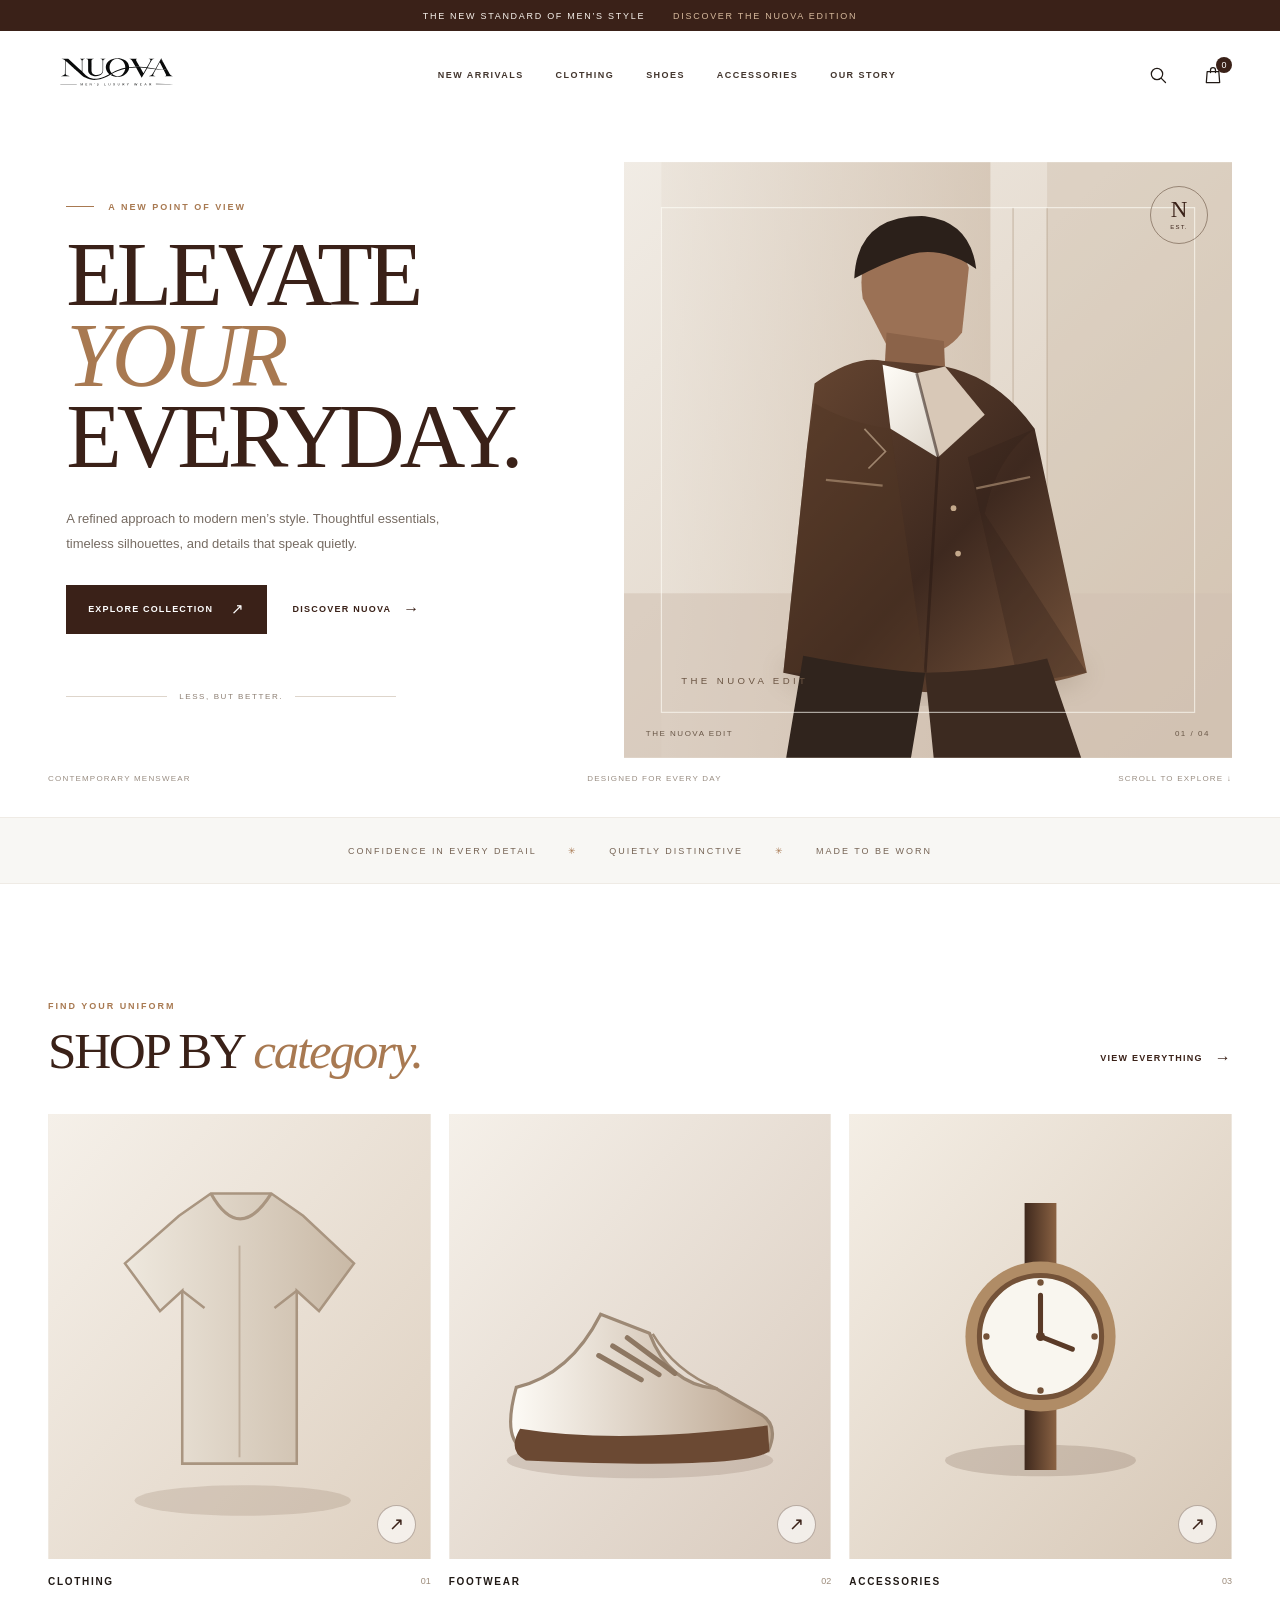
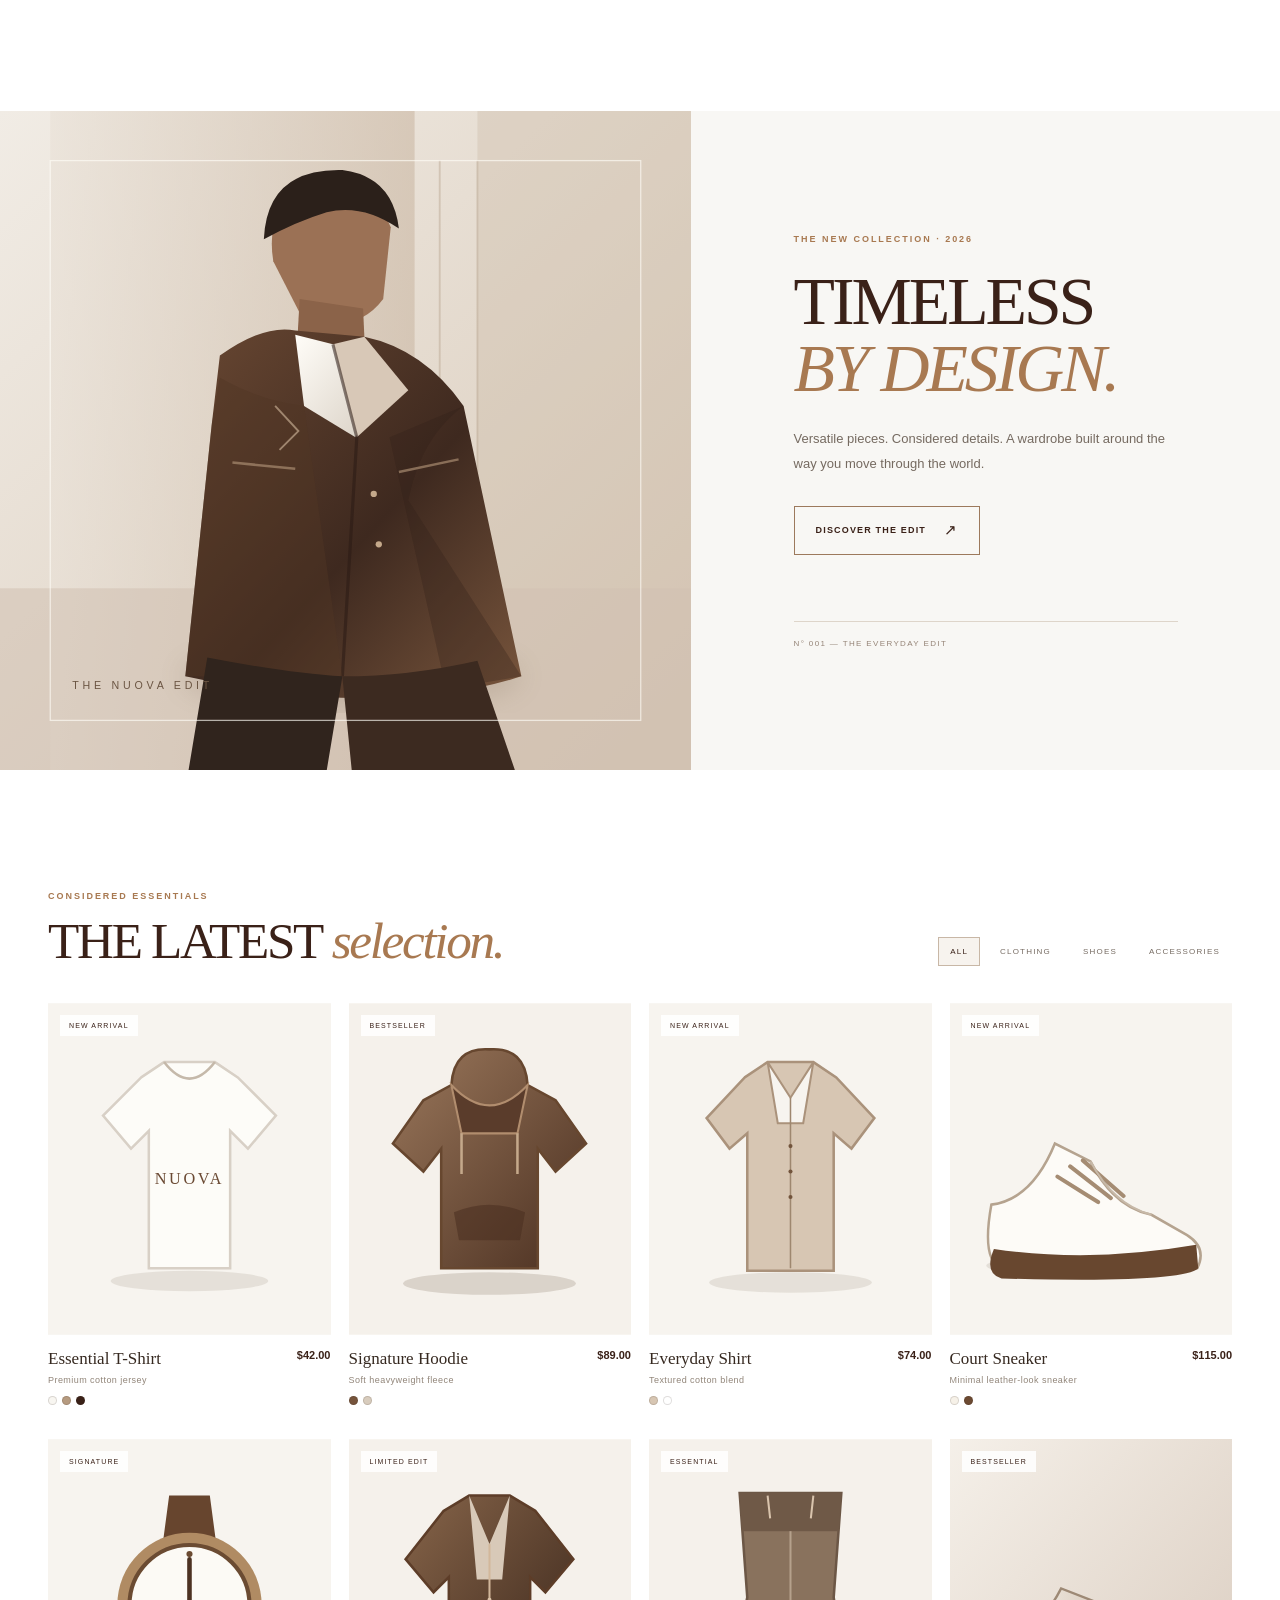
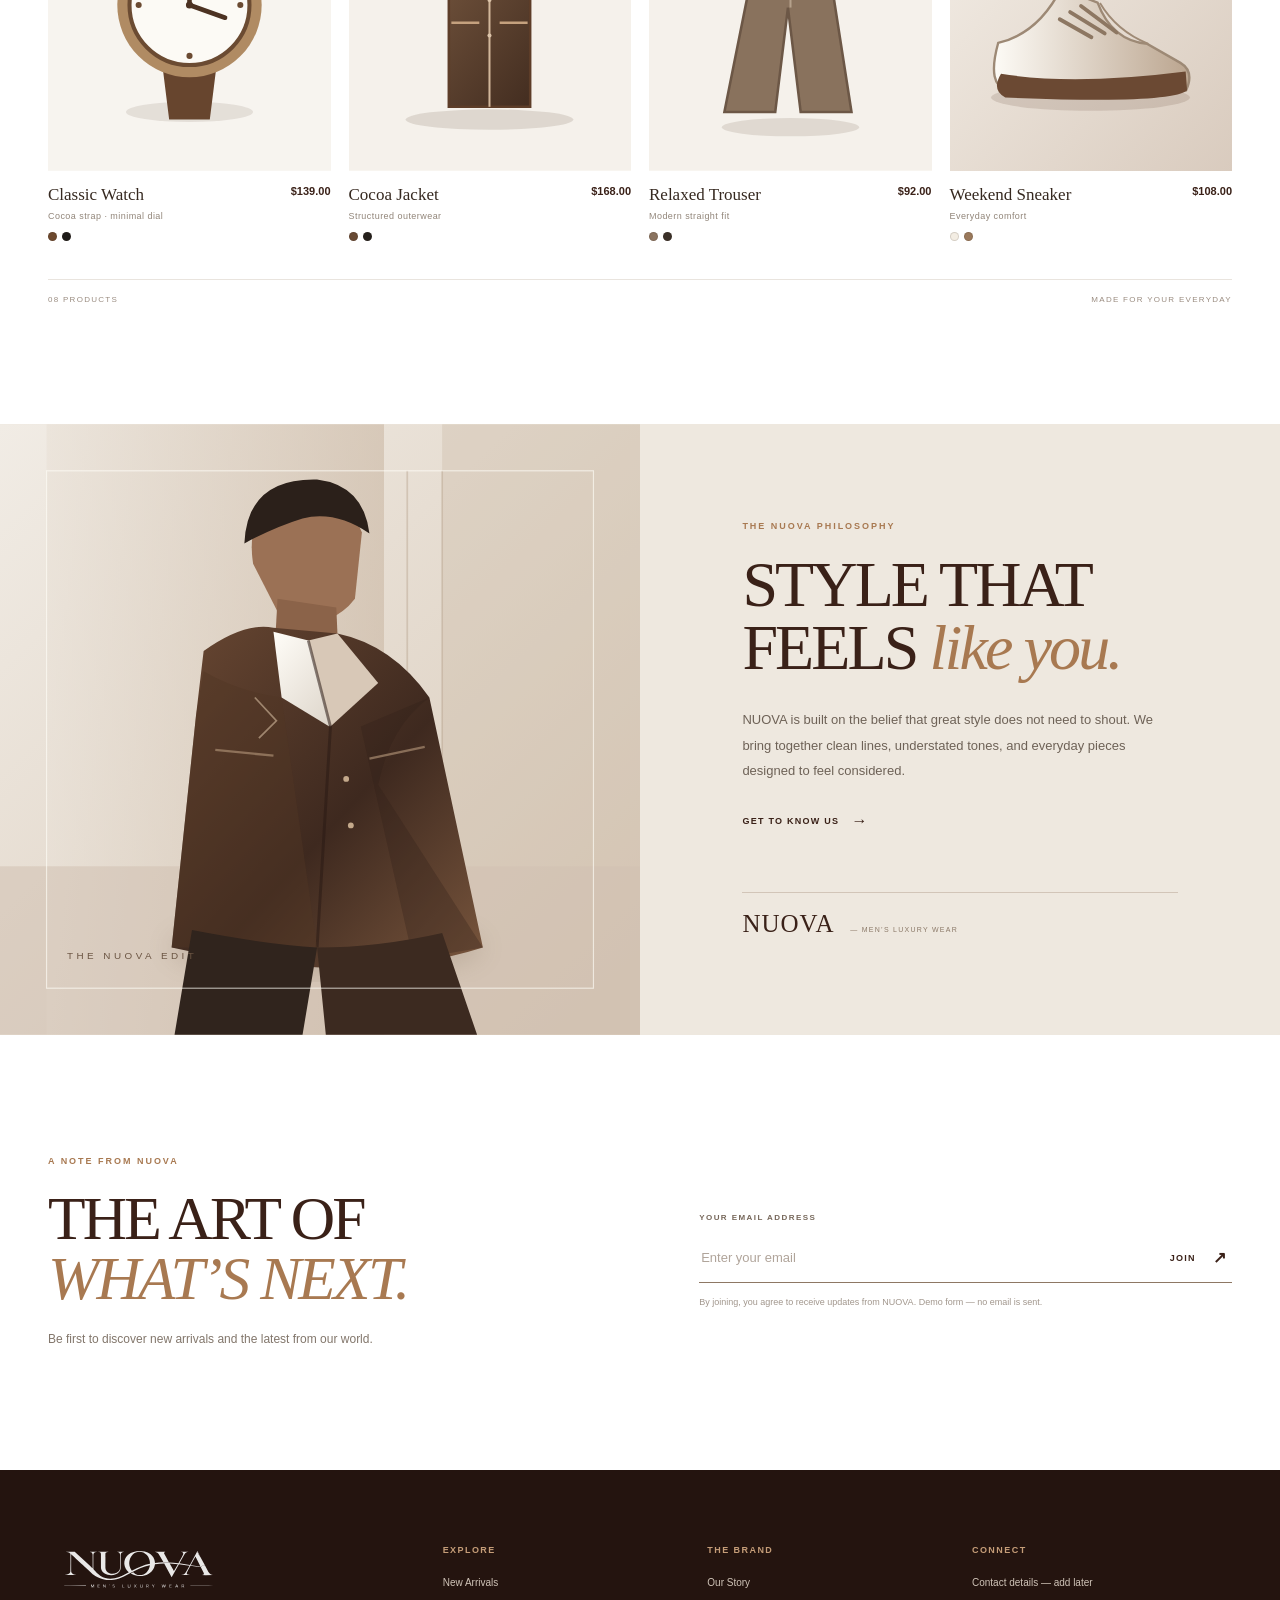
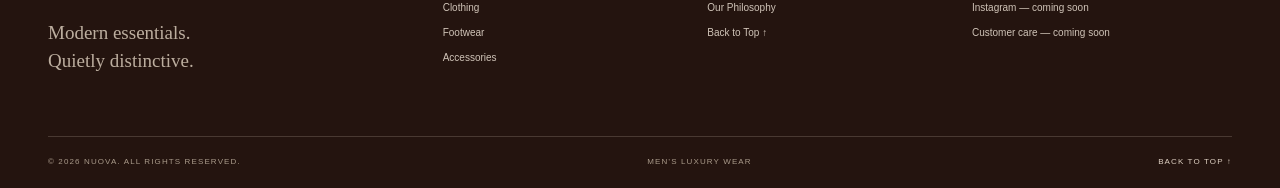
==== index.html @ db6dd6e0 "1" ====
<!doctype html>
<html lang="en">
<head>
  <meta charset="utf-8">
  <meta name="viewport" content="width=device-width, initial-scale=1">
  <meta name="theme-color" content="#ffffff">
  <meta name="description" content="NUOVA — Men's Luxury Wear. A refined approach to modern men's style.">
  <title>NUOVA — Men's Luxury Wear</title>
  <link rel="icon" type="image/svg+xml" href="assets/logo.svg">
  <link rel="stylesheet" href="styles.css">
  <script src="script.js" defer></script>
</head>
<body>
  <a class="skip-link" href="#main">Skip to content</a>
  <div class="announcement-bar">
    <p>THE NEW STANDARD OF MEN’S STYLE</p>
    <span>DISCOVER THE NUOVA EDITION</span>
  </div>

  <header class="site-header" id="top">
    <div class="header-inner">
      <button class="icon-button menu-toggle" id="menuToggle" aria-label="Open navigation" aria-expanded="false" aria-controls="mobileNav">
        <svg viewBox="0 0 24 24" aria-hidden="true"><path d="M3 7h18M3 12h18M3 17h18"/></svg>
      </button>
      <a class="brand-lockup" href="#top" aria-label="NUOVA home"><img src="assets/logo.svg" alt="NUOVA — Men's Luxury Wear"></a>
      <nav class="desktop-nav" aria-label="Main navigation">
        <a href="#new-arrivals">NEW ARRIVALS</a>
        <a href="#categories">CLOTHING</a>
        <a href="#categories">SHOES</a>
        <a href="#categories">ACCESSORIES</a>
        <a href="#story">OUR STORY</a>
      </nav>
      <div class="header-actions">
        <button class="icon-button search-open" aria-label="Search products">
          <svg viewBox="0 0 24 24" aria-hidden="true"><circle cx="10.8" cy="10.8" r="6.8"/><path d="m16 16 5 5"/></svg>
        </button>
        <button class="icon-button bag-open" aria-label="Open shopping bag">
          <svg viewBox="0 0 24 24" aria-hidden="true"><path d="M5 8h14l1 13H4L5 8Z"/><path d="M9 9V6a3 3 0 0 1 6 0v3"/></svg>
          <span class="bag-count" id="bagCount">0</span>
        </button>
      </div>
    </div>
    <nav class="mobile-nav" id="mobileNav" aria-label="Mobile navigation" hidden>
      <a href="#new-arrivals">New Arrivals</a>
      <a href="#categories">Clothing</a>
      <a href="#categories">Shoes</a>
      <a href="#categories">Accessories</a>
      <a href="#story">Our Story</a>
      <button class="mobile-search search-open">Search the collection</button>
    </nav>
  </header>

  <main id="main">
    <section class="hero section-shell" aria-labelledby="heroTitle">
      <div class="hero-copy reveal">
        <p class="eyebrow"><span></span> A NEW POINT OF VIEW</p>
        <h1 id="heroTitle">ELEVATE<br><em>YOUR</em> EVERYDAY.</h1>
        <p class="hero-description">A refined approach to modern men’s style. Thoughtful essentials, timeless silhouettes, and details that speak quietly.</p>
        <div class="hero-buttons">
          <a class="button button-dark" href="#new-arrivals">EXPLORE COLLECTION <span aria-hidden="true">↗</span></a>
          <a class="text-link" href="#story">DISCOVER NUOVA <span aria-hidden="true">→</span></a>
        </div>
        <div class="hero-note"><span class="note-line"></span><span>LESS, BUT BETTER.</span><span class="note-line"></span></div>
      </div>
      <div class="hero-art reveal reveal-delay-1">
        <img src="assets/hero-editorial.svg" alt="Editorial illustration of a man wearing a tailored cocoa-brown jacket">
        <div class="hero-art-caption"><span>THE NUOVA EDIT</span><span>01 / 04</span></div>
        <div class="hero-stamp" aria-hidden="true">N<br><small>EST.</small></div>
      </div>
      <div class="hero-bottomline"><span>CONTEMPORARY MENSWEAR</span><span>DESIGNED FOR EVERY DAY</span><span>SCROLL TO EXPLORE ↓</span></div>
    </section>

    <section class="intro-strip" aria-label="Brand statement">
      <p>CONFIDENCE IN EVERY DETAIL <span>✳</span> QUIETLY DISTINCTIVE <span>✳</span> MADE TO BE WORN</p>
    </section>

    <section class="category-section section-shell" id="categories">
      <div class="section-heading reveal">
        <div><p class="eyebrow">FIND YOUR UNIFORM</p><h2>SHOP BY <em>category.</em></h2></div>
        <a class="text-link" href="#new-arrivals">VIEW EVERYTHING <span>→</span></a>
      </div>
      <div class="category-grid">
        <a class="category-card reveal" href="#new-arrivals" data-category-link="clothing">
          <div class="category-image"><img src="assets/cat-clothing.svg" alt="Minimal premium men's clothing illustration"><span class="category-arrow">↗</span></div>
          <div class="category-label"><h3>CLOTHING</h3><span>01</span></div>
        </a>
        <a class="category-card reveal reveal-delay-1" href="#new-arrivals" data-category-link="shoes">
          <div class="category-image"><img src="assets/cat-shoes.svg" alt="Cream luxury sneaker illustration"><span class="category-arrow">↗</span></div>
          <div class="category-label"><h3>FOOTWEAR</h3><span>02</span></div>
        </a>
        <a class="category-card reveal reveal-delay-2" href="#new-arrivals" data-category-link="accessories">
          <div class="category-image"><img src="assets/cat-accessories.svg" alt="Minimal brown leather watch illustration"><span class="category-arrow">↗</span></div>
          <div class="category-label"><h3>ACCESSORIES</h3><span>03</span></div>
        </a>
      </div>
    </section>

    <section class="feature-section">
      <div class="feature-image reveal"><img src="assets/hero-editorial.svg" alt="NUOVA editorial menswear campaign illustration"></div>
      <div class="feature-copy reveal reveal-delay-1">
        <p class="eyebrow">THE NEW COLLECTION · 2026</p>
        <h2>TIMELESS<br><em>BY DESIGN.</em></h2>
        <p>Versatile pieces. Considered details. A wardrobe built around the way you move through the world.</p>
        <a class="button button-outline" href="#new-arrivals">DISCOVER THE EDIT <span>↗</span></a>
        <span class="feature-index">N° 001 — THE EVERYDAY EDIT</span>
      </div>
    </section>

    <section class="products-section section-shell" id="new-arrivals">
      <div class="section-heading products-heading reveal">
        <div><p class="eyebrow">CONSIDERED ESSENTIALS</p><h2>THE LATEST <em>selection.</em></h2></div>
        <div class="product-controls" role="group" aria-label="Filter products">
          <button class="filter-button active" data-filter="all">ALL</button>
          <button class="filter-button" data-filter="clothing">CLOTHING</button>
          <button class="filter-button" data-filter="shoes">SHOES</button>
          <button class="filter-button" data-filter="accessories">ACCESSORIES</button>
        </div>
      </div>
      <div class="product-grid" id="productGrid" aria-live="polite"></div>
      <div class="products-bottom"><span id="productCount">08 PRODUCTS</span><span>MADE FOR YOUR EVERYDAY</span></div>
    </section>

    <section class="brand-story" id="story">
      <div class="story-image reveal"><img src="assets/hero-editorial.svg" alt="A refined NUOVA menswear look in warm neutral tones"></div>
      <div class="story-copy reveal reveal-delay-1">
        <p class="eyebrow">THE NUOVA PHILOSOPHY</p>
        <h2>STYLE THAT<br>FEELS <em>like you.</em></h2>
        <p>NUOVA is built on the belief that great style does not need to shout. We bring together clean lines, understated tones, and everyday pieces designed to feel considered.</p>
        <a href="#top" class="text-link">GET TO KNOW US <span>→</span></a>
        <div class="story-signature">NUOVA <span>— MEN’S LUXURY WEAR</span></div>
      </div>
    </section>

    <section class="newsletter-section section-shell reveal">
      <div><p class="eyebrow">A NOTE FROM NUOVA</p><h2>THE ART OF<br><em>WHAT’S NEXT.</em></h2><p>Be first to discover new arrivals and the latest from our world.</p></div>
      <form class="newsletter-form" id="newsletterForm">
        <label for="newsletterEmail">YOUR EMAIL ADDRESS</label>
        <div class="newsletter-input-row"><input type="email" id="newsletterEmail" placeholder="Enter your email" required><button type="submit" aria-label="Subscribe">JOIN <span>↗</span></button></div>
        <p class="form-note" id="newsletterMessage" aria-live="polite">By joining, you agree to receive updates from NUOVA. Demo form — no email is sent.</p>
      </form>
    </section>
  </main>

  <footer class="site-footer">
    <div class="footer-main">
      <div class="footer-brand"><img src="assets/logo.svg" alt="NUOVA — Men's Luxury Wear"><p>Modern essentials.<br>Quietly distinctive.</p></div>
      <div class="footer-column"><h3>EXPLORE</h3><a href="#new-arrivals">New Arrivals</a><a href="#categories">Clothing</a><a href="#categories">Footwear</a><a href="#categories">Accessories</a></div>
      <div class="footer-column"><h3>THE BRAND</h3><a href="#story">Our Story</a><a href="#story">Our Philosophy</a><a href="#top">Back to Top ↑</a></div>
      <div class="footer-column"><h3>CONNECT</h3><span>Contact details — add later</span><span>Instagram — coming soon</span><span>Customer care — coming soon</span></div>
    </div>
    <div class="footer-bottom"><span>© <span id="year"></span> NUOVA. ALL RIGHTS RESERVED.</span><span>MEN’S LUXURY WEAR</span><a href="#top">BACK TO TOP ↑</a></div>
  </footer>

  <div class="overlay" id="overlay" hidden></div>
  <aside class="side-drawer" id="cartDrawer" aria-labelledby="cartTitle" aria-modal="true" role="dialog" hidden>
    <div class="drawer-header"><div><p class="eyebrow">YOUR SELECTION</p><h2 id="cartTitle">Shopping bag <span id="drawerCount">(0)</span></h2></div><button class="icon-button drawer-close" aria-label="Close shopping bag"><svg viewBox="0 0 24 24"><path d="m5 5 14 14M19 5 5 19"/></svg></button></div>
    <div class="cart-items" id="cartItems"></div>
    <div class="cart-footer"><div class="subtotal-row"><span>SUBTOTAL</span><strong id="cartSubtotal">$0.00</strong></div><p>Shipping and taxes are calculated at checkout.</p><button class="button button-dark checkout-button" id="checkoutButton">CONTINUE TO CHECKOUT <span>↗</span></button><p class="demo-note">Demo storefront: checkout and payment are not connected.</p></div>
  </aside>

  <section class="search-modal" id="searchModal" aria-label="Search products" aria-modal="true" role="dialog" hidden>
    <div class="search-modal-inner"><div class="search-top"><p class="eyebrow">FIND YOUR NEXT ESSENTIAL</p><button class="icon-button search-close" aria-label="Close search"><svg viewBox="0 0 24 24"><path d="m5 5 14 14M19 5 5 19"/></svg></button></div><label class="search-field"><svg viewBox="0 0 24 24"><circle cx="10.8" cy="10.8" r="6.8"/><path d="m16 16 5 5"/></svg><input id="searchInput" type="search" placeholder="Search the collection…" autocomplete="off"></label><div id="searchResults" class="search-results"><p>TRY: T-SHIRTS, HOODIES, SHOES</p></div></div>
  </section>

  <section class="quick-view-modal" id="quickView" role="dialog" aria-modal="true" aria-label="Product quick view" hidden>
    <button class="icon-button quick-close" aria-label="Close product details"><svg viewBox="0 0 24 24"><path d="m5 5 14 14M19 5 5 19"/></svg></button>
    <div id="quickViewContent"></div>
  </section>
  <div class="toast" id="toast" role="status" aria-live="polite"></div>
</body>
</html>
---- styles.css ----
:root {
  --white: #ffffff;
  --soft-white: #f8f7f4;
  --paper: #f2eee8;
  --cocoa: #3a2118;
  --chocolate: #24140f;
  --brown: #77503a;
  --bronze: #a87951;
  --beige: #e8d8c7;
  --line: #e9e4de;
  --muted: #82776e;
  --ink: #211a16;
  --serif: "Bodoni MT", Didot, "Times New Roman", Georgia, serif;
  --sans: "Helvetica Neue", Helvetica, Arial, sans-serif;
  --page: min(1380px, calc(100% - 96px));
  --ease: cubic-bezier(.2,.7,.2,1);
}
* { box-sizing: border-box; }
html { scroll-behavior: smooth; scroll-padding-top: 90px; }
body { margin: 0; background: var(--white); color: var(--ink); font-family: var(--sans); -webkit-font-smoothing: antialiased; }
body.locked { overflow: hidden; }
button, input { font: inherit; }
button, a { -webkit-tap-highlight-color: transparent; }
a { color: inherit; text-decoration: none; }
button { color: inherit; }
img { display: block; max-width: 100%; }
::selection { color: white; background: var(--brown); }
.skip-link { position: fixed; top: 10px; left: 10px; z-index: 1000; transform: translateY(-150%); padding: 12px 16px; background: var(--cocoa); color: white; }
.skip-link:focus { transform: translateY(0); }
.announcement-bar { min-height: 31px; padding: 8px 28px; display: flex; align-items: center; justify-content: center; gap: 28px; background: var(--cocoa); color: #f8f3ed; font-size: 9px; letter-spacing: .19em; }
.announcement-bar p { margin: 0; }
.announcement-bar span { color: #d6b99c; }
.site-header { position: sticky; top: 0; z-index: 50; background: rgba(255,255,255,.96); border-bottom: 1px solid transparent; transition: box-shadow .3s ease, border-color .3s ease; backdrop-filter: blur(16px); }
.site-header.scrolled { border-color: var(--line); box-shadow: 0 8px 28px rgba(46,30,19,.055); }
.header-inner { width: var(--page); height: 88px; margin: auto; display: grid; grid-template-columns: 154px 1fr 100px; align-items: center; gap: 24px; }
.brand-lockup { width: 144px; display: block; }
.brand-lockup img { width: 100%; height: 50px; object-fit: contain; }
.desktop-nav { display: flex; align-items: center; justify-content: center; gap: clamp(17px, 2.5vw, 38px); }
.desktop-nav a, .footer-column h3 { font-size: 9px; font-weight: 600; letter-spacing: .16em; }
.desktop-nav a { position: relative; padding: 9px 0; color: #42352d; transition: color .2s ease; }
.desktop-nav a::after { content: ""; position: absolute; bottom: 2px; left: 0; width: 0; height: 1px; background: var(--bronze); transition: width .25s ease; }
.desktop-nav a:hover { color: var(--bronze); }
.desktop-nav a:hover::after { width: 100%; }
.header-actions { display: flex; align-items: center; justify-content: flex-end; gap: 16px; }
.icon-button { position: relative; display: inline-grid; place-items: center; width: 39px; height: 39px; padding: 0; border: 0; background: transparent; cursor: pointer; }
.icon-button svg, .search-field svg { width: 20px; height: 20px; fill: none; stroke: currentColor; stroke-width: 1.5; stroke-linecap: round; stroke-linejoin: round; }
.icon-button:hover { color: var(--bronze); }
.bag-count { position: absolute; top: 1px; right: 0; display: grid; place-items: center; width: 16px; height: 16px; border-radius: 50%; background: var(--cocoa); color: white; font-size: 9px; }
.menu-toggle, .mobile-nav { display: none; }
.section-shell { width: var(--page); margin-inline: auto; }
.hero { min-height: 670px; display: grid; grid-template-columns: .92fr 1.08fr; align-items: center; gap: 4.5vw; padding-top: 42px; padding-bottom: 32px; position: relative; }
.hero-copy { padding: 30px 0 48px 3.5%; }
.eyebrow { margin: 0 0 20px; color: var(--bronze); font-size: 9px; font-weight: 600; letter-spacing: .22em; line-height: 1.5; }
.eyebrow span { display: inline-block; width: 28px; height: 1px; margin: 0 10px 3px 0; background: var(--bronze); }
h1, h2, h3, p { margin-top: 0; }
.hero h1 { margin: 0; color: var(--cocoa); font-family: var(--serif); font-size: clamp(60px, 7.1vw, 112px); font-weight: 400; line-height: .89; letter-spacing: -.055em; }
.hero h1 em, h2 em { color: var(--bronze); font-weight: 400; }
.hero-description { max-width: 405px; margin: 30px 0 28px; color: #766b62; font-size: 13px; line-height: 1.9; }
.hero-buttons { display: flex; align-items: center; flex-wrap: wrap; gap: 25px; }
.button { min-height: 49px; display: inline-flex; align-items: center; justify-content: center; gap: 18px; padding: 0 21px; border: 1px solid transparent; font-size: 9px; font-weight: 600; letter-spacing: .13em; cursor: pointer; transition: transform .25s var(--ease), background .25s ease, color .25s ease, border-color .25s ease; }
.button:hover { transform: translateY(-3px); }
.button span { font-size: 15px; font-weight: 400; }
.button-dark { background: var(--cocoa); color: white; }
.button-dark:hover { background: #5a3a29; }
.button-outline { background: transparent; border-color: #9c795c; color: var(--cocoa); }
.button-outline:hover { background: var(--cocoa); color: white; border-color: var(--cocoa); }
.text-link { display: inline-flex; align-items: center; gap: 12px; font-size: 9px; font-weight: 600; letter-spacing: .14em; color: var(--cocoa); }
.text-link span { transition: transform .2s ease; font-size: 16px; }
.text-link:hover span { transform: translateX(5px); }
.hero-note { max-width: 330px; display: flex; align-items: center; gap: 12px; margin-top: 58px; color: #8c7e72; font-size: 8px; letter-spacing: .2em; white-space: nowrap; }
.note-line { flex: 1; height: 1px; background: #ded5cb; }
.hero-art { position: relative; align-self: stretch; min-height: 575px; max-height: 680px; overflow: hidden; background: var(--paper); }
.hero-art > img { width: 100%; height: 100%; min-height: 575px; object-fit: cover; transition: transform 1.2s var(--ease); }
.hero-art:hover > img { transform: scale(1.025); }
.hero-art-caption { position: absolute; right: 22px; bottom: 20px; left: 22px; display: flex; justify-content: space-between; color: #695747; font-size: 8px; letter-spacing: .19em; }
.hero-stamp { position: absolute; top: 24px; right: 24px; width: 58px; height: 58px; display: grid; place-content: center; border: 1px solid rgba(85,60,42,.5); border-radius: 50%; color: var(--cocoa); text-align: center; font-family: var(--serif); font-size: 23px; line-height: .75; }
.hero-stamp small { margin-top: 7px; font-family: var(--sans); font-size: 6px; letter-spacing: .2em; }
.hero-bottomline { position: absolute; bottom: 7px; left: 0; right: 0; display: flex; justify-content: space-between; color: #998d82; font-size: 8px; letter-spacing: .15em; }
.intro-strip { margin-top: 27px; min-height: 67px; display: flex; align-items: center; justify-content: center; background: var(--soft-white); border-block: 1px solid #efebe5; overflow: hidden; }
.intro-strip p { margin: 0; color: #756354; font-size: 9px; letter-spacing: .22em; white-space: nowrap; }
.intro-strip span { padding: 0 27px; color: var(--bronze); }
.category-section { padding-top: 116px; padding-bottom: 124px; }
.section-heading { display: flex; align-items: end; justify-content: space-between; gap: 24px; margin-bottom: 38px; }
.section-heading .eyebrow { margin-bottom: 12px; }
h2 { margin: 0; color: var(--cocoa); font-family: var(--serif); font-size: clamp(37px, 4vw, 62px); font-weight: 400; letter-spacing: -.045em; line-height: .98; }
.section-heading > .text-link { margin-bottom: 9px; }
.category-grid { display: grid; grid-template-columns: repeat(3, 1fr); gap: 18px; }
.category-card { min-width: 0; }
.category-image { position: relative; overflow: hidden; background: var(--paper); aspect-ratio: 4 / 4.65; }
.category-image img { width: 100%; height: 100%; object-fit: cover; transition: transform .8s var(--ease); }
.category-card:hover .category-image img { transform: scale(1.045); }
.category-arrow { position: absolute; right: 15px; bottom: 15px; display: grid; place-items: center; width: 39px; height: 39px; border: 1px solid rgba(75,48,29,.35); border-radius: 50%; background: rgba(255,255,255,.65); color: var(--cocoa); font-size: 18px; transition: background .25s ease, color .25s ease, transform .25s ease; }
.category-card:hover .category-arrow { background: var(--cocoa); color: white; transform: rotate(45deg); }
.category-label { display: flex; justify-content: space-between; align-items: center; padding-top: 17px; }
.category-label h3 { margin: 0; font-size: 10px; font-weight: 600; letter-spacing: .17em; }
.category-label span { color: #9c8b7a; font-size: 9px; }
.feature-section { display: grid; grid-template-columns: 1.08fr .92fr; min-height: 560px; background: var(--soft-white); }
.feature-image { min-height: 560px; overflow: hidden; }
.feature-image img { width: 100%; height: 100%; min-height: 560px; object-fit: cover; object-position: center 44%; transition: transform 1.3s var(--ease); }
.feature-section:hover .feature-image img { transform: scale(1.02); }
.feature-copy { display: flex; flex-direction: column; align-items: flex-start; justify-content: center; padding: 70px clamp(35px, 8vw, 130px); }
.feature-copy .eyebrow { margin-bottom: 23px; }
.feature-copy h2 { font-size: clamp(54px, 5.3vw, 82px); }
.feature-copy > p:not(.eyebrow) { max-width: 390px; margin: 25px 0 29px; color: #756a60; font-size: 13px; line-height: 1.9; }
.feature-index { margin-top: 66px; padding-top: 17px; width: 100%; border-top: 1px solid #ded5ca; color: #958477; font-size: 8px; letter-spacing: .17em; }
.products-section { padding-top: 120px; padding-bottom: 120px; }
.products-heading { align-items: end; margin-bottom: 37px; }
.product-controls { display: flex; align-items: center; gap: 8px; flex-wrap: wrap; }
.filter-button { padding: 9px 11px; border: 1px solid transparent; background: transparent; color: #766b62; font-size: 8px; letter-spacing: .15em; cursor: pointer; transition: border .2s ease, color .2s ease, background .2s ease; }
.filter-button:hover, .filter-button.active { border-color: #c8b7a6; color: var(--cocoa); }
.filter-button.active { background: #f7f3ee; }
.product-grid { display: grid; grid-template-columns: repeat(4, minmax(0, 1fr)); gap: 34px 18px; }
.product-card { min-width: 0; }
.product-image { position: relative; aspect-ratio: 4 / 4.7; overflow: hidden; background: var(--soft-white); }
.product-image img { width: 100%; height: 100%; object-fit: cover; transition: transform .7s var(--ease); }
.product-card:hover .product-image img { transform: scale(1.04); }
.product-badge { position: absolute; top: 12px; left: 12px; padding: 7px 9px; background: rgba(255,255,255,.88); color: var(--cocoa); font-size: 7px; letter-spacing: .16em; }
.quick-view-trigger { position: absolute; right: 12px; bottom: 12px; left: 12px; min-height: 40px; border: 0; background: rgba(255,255,255,.94); color: var(--cocoa); font-size: 8px; font-weight: 600; letter-spacing: .15em; opacity: 0; transform: translateY(8px); transition: opacity .25s ease, transform .25s ease; cursor: pointer; }
.product-card:hover .quick-view-trigger, .quick-view-trigger:focus-visible { opacity: 1; transform: translateY(0); }
.product-info { display: flex; justify-content: space-between; align-items: start; gap: 10px; padding-top: 14px; }
.product-info h3 { margin: 0 0 6px; color: #362920; font-family: var(--serif); font-size: 17px; font-weight: 400; }
.product-info p { margin: 0; color: #918579; font-size: 9px; letter-spacing: .05em; }
.product-price { color: var(--cocoa); font-size: 11px; font-weight: 600; white-space: nowrap; }
.product-colors { display: flex; gap: 5px; margin-top: 11px; }
.color-dot { width: 9px; height: 9px; border: 1px solid rgba(40,30,20,.15); border-radius: 50%; }
.products-bottom { display: flex; justify-content: space-between; margin-top: 38px; padding-top: 15px; border-top: 1px solid var(--line); color: #9a8c80; font-size: 8px; letter-spacing: .16em; }
.brand-story { display: grid; grid-template-columns: 1fr 1fr; min-height: 590px; background: #eee8df; }
.story-image { overflow: hidden; min-height: 590px; }
.story-image img { width: 100%; height: 100%; min-height: 590px; object-fit: cover; object-position: center 42%; }
.story-copy { display: flex; flex-direction: column; align-items: flex-start; justify-content: center; padding: 75px clamp(38px, 8vw, 125px); }
.story-copy h2 { font-size: clamp(50px, 5vw, 76px); }
.story-copy > p:not(.eyebrow) { max-width: 440px; margin: 28px 0 29px; color: #6e6257; font-size: 13px; line-height: 1.95; }
.story-signature { margin-top: 62px; padding-top: 17px; width: 100%; border-top: 1px solid #d2c5b8; color: var(--cocoa); font-family: var(--serif); font-size: 25px; letter-spacing: .04em; }
.story-signature span { margin-left: 10px; color: #8b7968; font-family: var(--sans); font-size: 7px; letter-spacing: .18em; }
.newsletter-section { display: grid; grid-template-columns: 1fr 1fr; align-items: center; gap: 10%; padding-top: 120px; padding-bottom: 120px; }
.newsletter-section h2 { font-size: clamp(48px, 4.8vw, 72px); }
.newsletter-section > div > p:last-child { margin: 20px 0 0; color: #82766b; font-size: 12px; line-height: 1.8; }
.newsletter-form { padding-top: 17px; }
.newsletter-form label { display: block; margin-bottom: 12px; color: #76675a; font-size: 8px; font-weight: 600; letter-spacing: .18em; }
.newsletter-input-row { display: flex; border-bottom: 1px solid #8e7864; }
.newsletter-input-row input { width: 100%; min-width: 0; height: 48px; border: 0; outline: 0; background: transparent; color: var(--ink); font-size: 13px; }
.newsletter-input-row input::placeholder { color: #b0a49a; }
.newsletter-input-row button { display: flex; align-items: center; gap: 17px; padding: 0 5px 0 20px; border: 0; background: transparent; color: var(--cocoa); font-size: 9px; font-weight: 600; letter-spacing: .14em; cursor: pointer; }
.newsletter-input-row button span { font-size: 16px; }
.form-note { margin: 12px 0 0; color: #a1968c; font-size: 9px; line-height: 1.6; }
.site-footer { padding: 70px max(48px, calc((100% - 1380px)/2)) 22px; background: var(--chocolate); color: #f2eae1; }
.footer-main { display: grid; grid-template-columns: 1.6fr 1fr 1fr 1.2fr; gap: 48px; padding-bottom: 62px; }
.footer-brand img { width: 190px; height: 67px; object-fit: contain; filter: brightness(0) invert(1); opacity: .9; }
.footer-brand p { margin: 12px 0 0; color: #bcae9f; font-family: var(--serif); font-size: 19px; line-height: 1.45; }
.footer-column { display: flex; flex-direction: column; align-items: flex-start; gap: 14px; }
.footer-column h3 { margin: 5px 0 8px; color: #c59d78; }
.footer-column a, .footer-column span { color: #d0c4b8; font-size: 10px; transition: color .2s ease; }
.footer-column a:hover { color: white; }
.footer-bottom { display: flex; justify-content: space-between; gap: 20px; padding-top: 20px; border-top: 1px solid rgba(232,216,199,.19); color: #a99a8a; font-size: 8px; letter-spacing: .14em; }
.footer-bottom a { color: #dfd1c3; }
/* Drawers and dialogs */
.overlay { position: fixed; inset: 0; z-index: 80; background: rgba(24,16,12,.42); opacity: 0; transition: opacity .25s ease; }
.overlay.visible { opacity: 1; }
.side-drawer { position: fixed; z-index: 90; top: 0; right: 0; width: min(470px, 100%); height: 100dvh; display: flex; flex-direction: column; padding: 28px; background: white; box-shadow: -15px 0 50px rgba(30,20,14,.12); transform: translateX(102%); transition: transform .35s var(--ease); }
.side-drawer.open { transform: translateX(0); }
.drawer-header { display: flex; align-items: center; justify-content: space-between; padding-bottom: 23px; border-bottom: 1px solid var(--line); }
.drawer-header .eyebrow { margin-bottom: 7px; }
.drawer-header h2 { font-size: 33px; }
.drawer-header h2 span { color: #a18f80; font-family: var(--sans); font-size: 12px; }
.cart-items { flex: 1; overflow-y: auto; padding: 17px 0; }
.cart-empty { padding: 50px 10px; color: #867a70; text-align: center; font-size: 12px; line-height: 1.8; }
.cart-row { display: grid; grid-template-columns: 82px 1fr auto; gap: 14px; padding: 14px 0; border-bottom: 1px solid var(--line); }
.cart-row img { width: 82px; height: 95px; object-fit: cover; background: var(--soft-white); }
.cart-row h3 { margin: 3px 0 7px; font-family: var(--serif); font-size: 16px; font-weight: 400; }
.cart-row p { margin: 0 0 9px; color: #8d8176; font-size: 9px; }
.cart-quantity { display: flex; align-items: center; gap: 10px; }
.cart-quantity button, .remove-item { border: 0; background: transparent; cursor: pointer; color: var(--cocoa); }
.cart-quantity button { width: 23px; height: 23px; border: 1px solid var(--line); }
.cart-quantity span { font-size: 10px; }
.cart-row-price { display: flex; flex-direction: column; justify-content: space-between; align-items: flex-end; color: var(--cocoa); font-size: 10px; }
.remove-item { color: #9b8c80; font-size: 9px; text-decoration: underline; }
.cart-footer { padding-top: 17px; border-top: 1px solid var(--line); }
.subtotal-row { display: flex; justify-content: space-between; color: var(--cocoa); font-size: 10px; letter-spacing: .1em; }
.subtotal-row strong { font-size: 16px; letter-spacing: 0; }
.cart-footer > p { margin: 10px 0 16px; color: #8b7d71; font-size: 9px; }
.checkout-button { width: 100%; }
.cart-footer .demo-note { margin: 12px 0 0; text-align: center; font-size: 8px; }
.search-modal { position: fixed; z-index: 95; inset: 0; display: grid; place-items: start center; padding: 12vh 24px 24px; background: rgba(255,255,255,.98); }
.search-modal-inner { width: min(760px, 100%); }
.search-top { display: flex; justify-content: space-between; align-items: center; }
.search-field { display: flex; align-items: center; gap: 17px; padding: 17px 0; border-bottom: 1px solid #9c8774; }
.search-field svg { width: 23px; height: 23px; color: var(--cocoa); }
.search-field input { width: 100%; border: 0; outline: 0; background: transparent; color: var(--cocoa); font-family: var(--serif); font-size: clamp(25px, 4vw, 43px); }
.search-results { display: grid; grid-template-columns: repeat(2, 1fr); gap: 12px; padding-top: 25px; }
.search-results > p { grid-column: 1/-1; color: #98897b; font-size: 9px; letter-spacing: .16em; }
.search-result { display: flex; align-items: center; gap: 12px; padding: 8px; background: var(--soft-white); cursor: pointer; }
.search-result img { width: 60px; height: 65px; object-fit: cover; }
.search-result strong { display: block; color: var(--cocoa); font-family: var(--serif); font-size: 16px; font-weight: 400; }
.search-result small { display: block; margin-top: 5px; color: #8b7e72; font-size: 9px; }
.quick-view-modal { position: fixed; z-index: 100; top: 50%; left: 50%; width: min(850px, calc(100% - 34px)); max-height: min(720px, 90dvh); overflow: auto; display: grid; place-items: center; padding: 32px; background: white; box-shadow: 0 20px 80px rgba(30,20,14,.2); transform: translate(-50%,-47%); opacity: 0; transition: opacity .25s ease, transform .25s ease; }
.quick-view-modal.open { opacity: 1; transform: translate(-50%,-50%); }
.quick-close { position: absolute; top: 12px; right: 12px; z-index: 2; }
.quick-content { display: grid; grid-template-columns: 1fr 1fr; gap: 34px; width: 100%; align-items: center; }
.quick-content > img { width: 100%; max-height: 470px; object-fit: cover; background: var(--soft-white); }
.quick-content .eyebrow { margin-bottom: 12px; }
.quick-content h2 { font-size: 38px; }
.quick-content .quick-price { margin: 15px 0; color: var(--cocoa); font-size: 15px; }
.quick-content p:not(.eyebrow) { color: #807469; font-size: 12px; line-height: 1.8; }
.quick-content label { display: block; margin: 22px 0 9px; color: #746659; font-size: 8px; letter-spacing: .16em; }
.quick-content select { width: 100%; height: 45px; padding: 0 12px; border: 1px solid #d9cec3; background: white; color: var(--cocoa); }
.quick-content .button { width: 100%; margin-top: 15px; }
.toast { position: fixed; z-index: 120; bottom: 22px; left: 50%; padding: 13px 19px; background: var(--cocoa); color: white; font-size: 10px; letter-spacing: .06em; opacity: 0; pointer-events: none; transform: translate(-50%, 20px); transition: opacity .25s ease, transform .25s ease; }
.toast.show { opacity: 1; transform: translate(-50%, 0); }
[hidden] { display: none !important; }
/* Scroll reveals */
.js-ready .reveal { opacity: 0; transform: translateY(24px); transition: opacity .7s var(--ease), transform .7s var(--ease); }
.js-ready .reveal.is-visible { opacity: 1; transform: translateY(0); }
.js-ready .reveal-delay-1 { transition-delay: .12s; }
.js-ready .reveal-delay-2 { transition-delay: .22s; }

@media (max-width: 1100px) {
  :root { --page: min(calc(100% - 56px), 1000px); }
  .header-inner { grid-template-columns: 125px 1fr 90px; gap: 10px; }
  .brand-lockup { width: 123px; }
  .desktop-nav { gap: 15px; }
  .desktop-nav a { font-size: 8px; }
  .hero { min-height: 590px; gap: 3vw; }
  .hero-art, .hero-art > img { min-height: 520px; }
  .hero h1 { font-size: clamp(55px, 7vw, 82px); }
  .feature-copy, .story-copy { padding-inline: 55px; }
  .product-grid { grid-template-columns: repeat(3, minmax(0,1fr)); }
}
@media (max-width: 760px) {
  :root { --page: calc(100% - 36px); }
  html { scroll-padding-top: 72px; }
  .announcement-bar { min-height: 28px; gap: 0; padding: 7px 12px; }
  .announcement-bar p { font-size: 8px; letter-spacing: .15em; }
  .announcement-bar span { display: none; }
  .header-inner { width: calc(100% - 28px); height: 70px; grid-template-columns: 42px 1fr 86px; gap: 6px; }
  .menu-toggle { display: inline-grid; }
  .brand-lockup { width: 118px; justify-self: center; }
  .brand-lockup img { height: 43px; }
  .desktop-nav { display: none; }
  .header-actions { gap: 5px; }
  .icon-button { width: 36px; height: 36px; }
  .mobile-nav { position: absolute; top: 100%; right: 0; left: 0; display: flex; flex-direction: column; gap: 0; padding: 8px 22px 18px; border-top: 1px solid var(--line); border-bottom: 1px solid var(--line); background: white; box-shadow: 0 18px 24px rgba(44,29,18,.08); }
  .mobile-nav a, .mobile-search { padding: 15px 2px; border: 0; border-bottom: 1px solid #f0ece7; background: transparent; color: var(--cocoa); text-align: left; font-family: var(--serif); font-size: 21px; }
  .mobile-search { color: var(--bronze); font-family: var(--sans); font-size: 10px; letter-spacing: .13em; text-transform: uppercase; }
  .hero { display: flex; flex-direction: column; align-items: stretch; gap: 22px; min-height: 0; padding-top: 35px; padding-bottom: 34px; }
  .hero-copy { padding: 14px 3px 0; }
  .eyebrow { margin-bottom: 13px; font-size: 8px; }
  .hero h1 { font-size: clamp(57px, 14vw, 84px); line-height: .88; }
  .hero-description { max-width: 380px; margin: 19px 0 21px; font-size: 12px; line-height: 1.75; }
  .hero-buttons { gap: 17px; }
  .button { min-height: 46px; padding-inline: 16px; font-size: 8px; }
  .text-link { font-size: 8px; }
  .hero-note { max-width: 280px; margin-top: 28px; font-size: 7px; }
  .hero-art { min-height: 420px; max-height: none; }
  .hero-art > img { min-height: 420px; max-height: 540px; }
  .hero-art-caption { right: 13px; bottom: 13px; left: 13px; font-size: 7px; }
  .hero-stamp { top: 14px; right: 14px; width: 47px; height: 47px; font-size: 19px; }
  .hero-bottomline { position: static; order: 3; font-size: 6px; letter-spacing: .1em; }
  .hero-bottomline span:nth-child(2) { display: none; }
  .intro-strip { min-height: 55px; justify-content: flex-start; padding-left: 18px; }
  .intro-strip p { font-size: 7px; letter-spacing: .15em; }
  .intro-strip span { padding-inline: 13px; }
  .category-section { padding-top: 76px; padding-bottom: 78px; }
  .section-heading { align-items: flex-start; flex-direction: column; gap: 17px; margin-bottom: 24px; }
  h2 { font-size: clamp(37px, 10vw, 52px); }
  .section-heading > .text-link { margin: 0; }
  .category-grid { grid-template-columns: repeat(2, minmax(0, 1fr)); gap: 23px 12px; }
  .category-card:last-child { grid-column: 1 / -1; width: calc(50% - 6px); }
  .category-image { aspect-ratio: 4 / 4.7; }
  .category-arrow { right: 9px; bottom: 9px; width: 32px; height: 32px; }
  .category-label { padding-top: 11px; }
  .category-label h3 { font-size: 8px; }
  .feature-section { grid-template-columns: 1fr; }
  .feature-image, .feature-image img { min-height: 390px; max-height: 520px; }
  .feature-copy { padding: 52px 22px 50px; }
  .feature-copy h2 { font-size: clamp(55px, 13vw, 70px); }
  .feature-copy > p:not(.eyebrow) { margin: 20px 0 24px; font-size: 12px; }
  .feature-index { margin-top: 38px; }
  .products-section { padding-top: 78px; padding-bottom: 78px; }
  .products-heading { gap: 20px; }
  .product-controls { gap: 4px; width: 100%; overflow-x: auto; flex-wrap: nowrap; padding-bottom: 4px; scrollbar-width: none; }
  .product-controls::-webkit-scrollbar { display: none; }
  .filter-button { flex: 0 0 auto; padding: 9px 10px; font-size: 7px; }
  .product-grid { grid-template-columns: repeat(2, minmax(0, 1fr)); gap: 25px 11px; }
  .product-image { aspect-ratio: 4 / 4.8; }
  .product-badge { top: 8px; left: 8px; padding: 6px 7px; font-size: 6px; }
  .quick-view-trigger { left: 7px; right: 7px; bottom: 7px; min-height: 34px; opacity: 1; transform: none; font-size: 7px; }
  .product-info { padding-top: 10px; gap: 5px; }
  .product-info h3 { font-size: 15px; }
  .product-info p { font-size: 8px; }
  .product-price { font-size: 9px; }
  .product-colors { margin-top: 8px; }
  .products-bottom { margin-top: 26px; font-size: 7px; }
  .brand-story { grid-template-columns: 1fr; }
  .story-image, .story-image img { min-height: 390px; max-height: 510px; }
  .story-copy { padding: 54px 22px 53px; }
  .story-copy h2 { font-size: clamp(51px, 12vw, 69px); }
  .story-copy > p:not(.eyebrow) { margin: 21px 0 25px; font-size: 12px; }
  .story-signature { margin-top: 40px; }
  .newsletter-section { grid-template-columns: 1fr; gap: 29px; padding-top: 78px; padding-bottom: 78px; }
  .newsletter-section h2 { font-size: clamp(48px, 12vw, 65px); }
  .newsletter-form { padding-top: 0; }
  .site-footer { padding: 50px 20px 18px; }
  .footer-main { grid-template-columns: repeat(2, minmax(0,1fr)); gap: 35px 22px; padding-bottom: 39px; }
  .footer-brand { grid-column: 1 / -1; }
  .footer-brand img { width: 170px; height: 60px; }
  .footer-brand p { font-size: 17px; }
  .footer-column { gap: 12px; }
  .footer-column h3 { font-size: 8px; }
  .footer-column a, .footer-column span { font-size: 9px; line-height: 1.4; }
  .footer-bottom { flex-wrap: wrap; gap: 13px; font-size: 7px; }
  .footer-bottom span:nth-child(2) { display: none; }
  .side-drawer { padding: 21px 18px; }
  .quick-view-modal { padding: 45px 17px 20px; max-height: 92dvh; }
  .quick-content { grid-template-columns: 1fr; gap: 17px; }
  .quick-content > img { max-height: 260px; }
  .quick-content h2 { font-size: 32px; }
  .quick-content p:not(.eyebrow) { margin-bottom: 8px; }
  .search-modal { padding: 8vh 18px 20px; }
  .search-results { grid-template-columns: 1fr; }
}
@media (max-width: 380px) {
  :root { --page: calc(100% - 28px); }
  .header-inner { width: calc(100% - 20px); }
  .brand-lockup { width: 106px; }
  .hero h1 { font-size: 55px; }
  .hero-art, .hero-art > img { min-height: 365px; }
  .hero-buttons { gap: 12px; }
  .button { padding-inline: 12px; }
  .product-info h3 { font-size: 13px; }
  .product-price { font-size: 8px; }
}
@media (prefers-reduced-motion: reduce) {
  *, *::before, *::after { scroll-behavior: auto !important; animation-duration: .01ms !important; animation-iteration-count: 1 !important; transition-duration: .01ms !important; }
  .js-ready .reveal { opacity: 1; transform: none; }
}
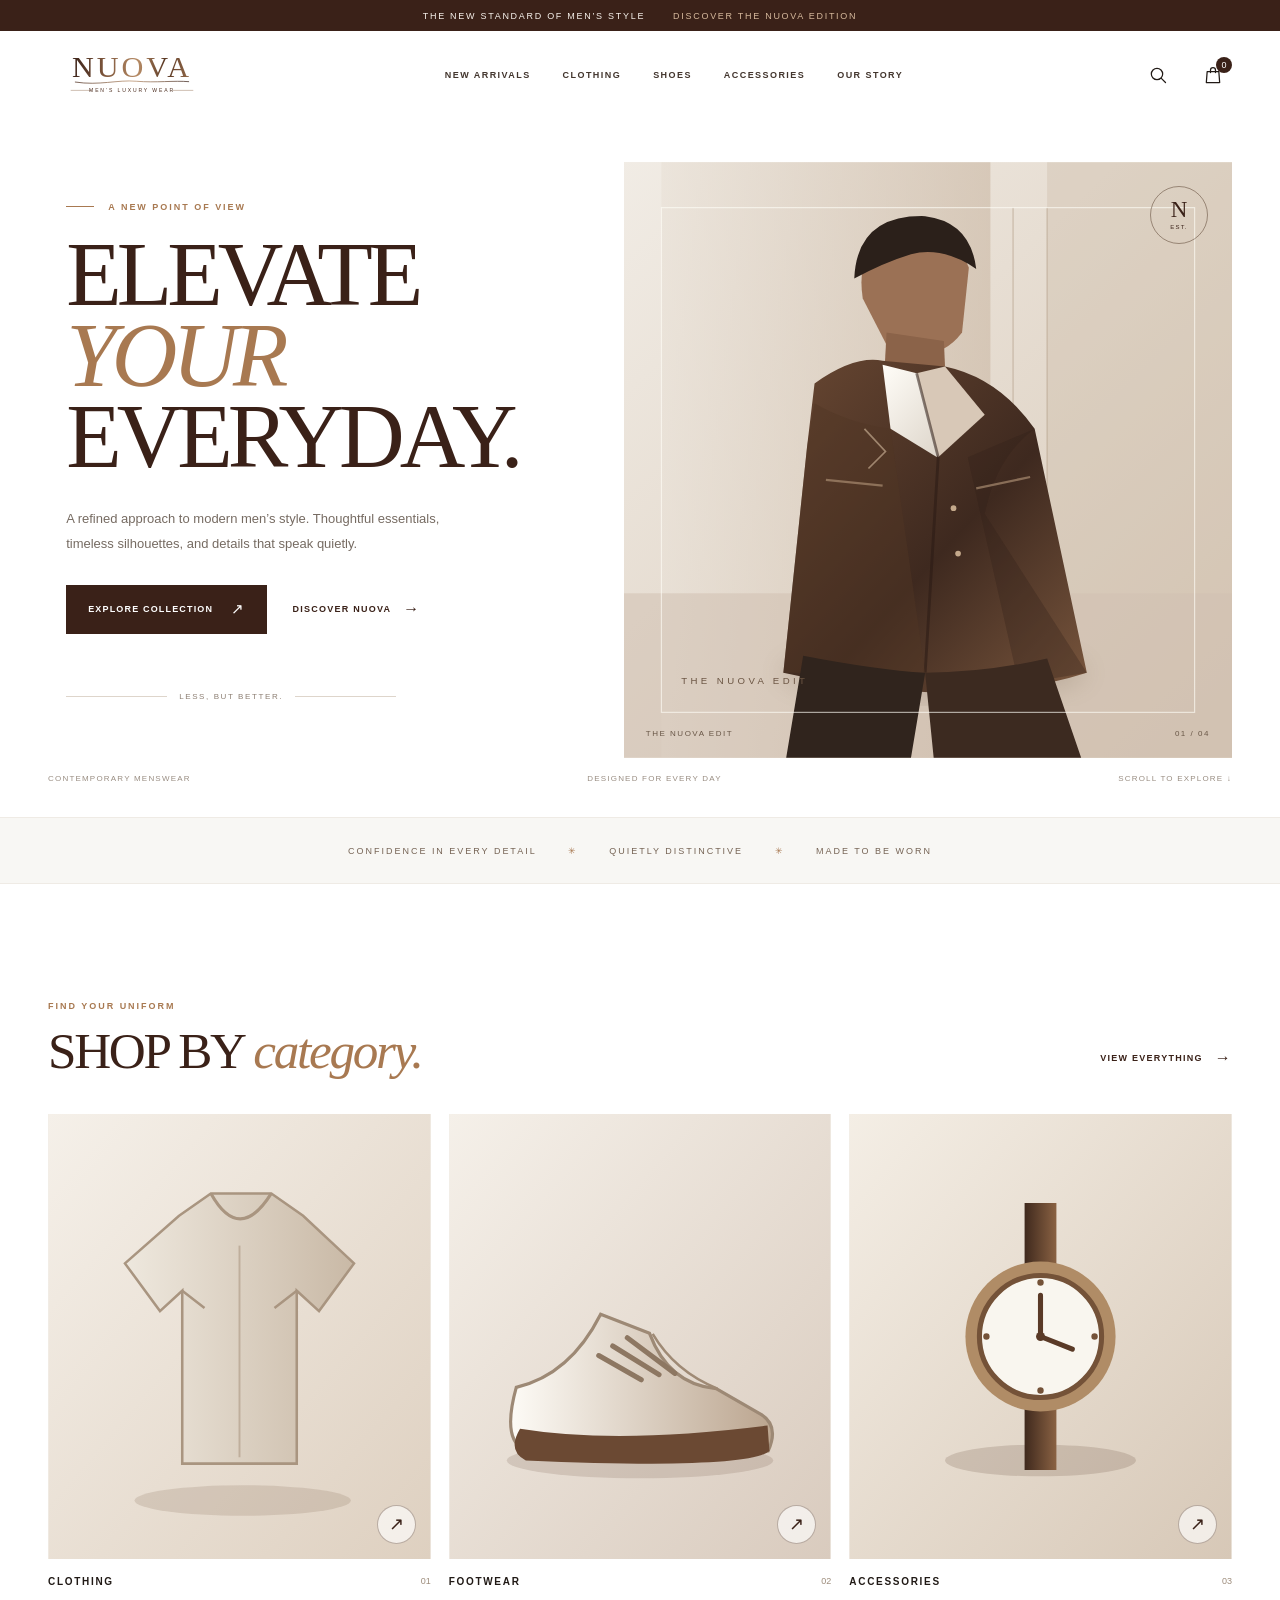
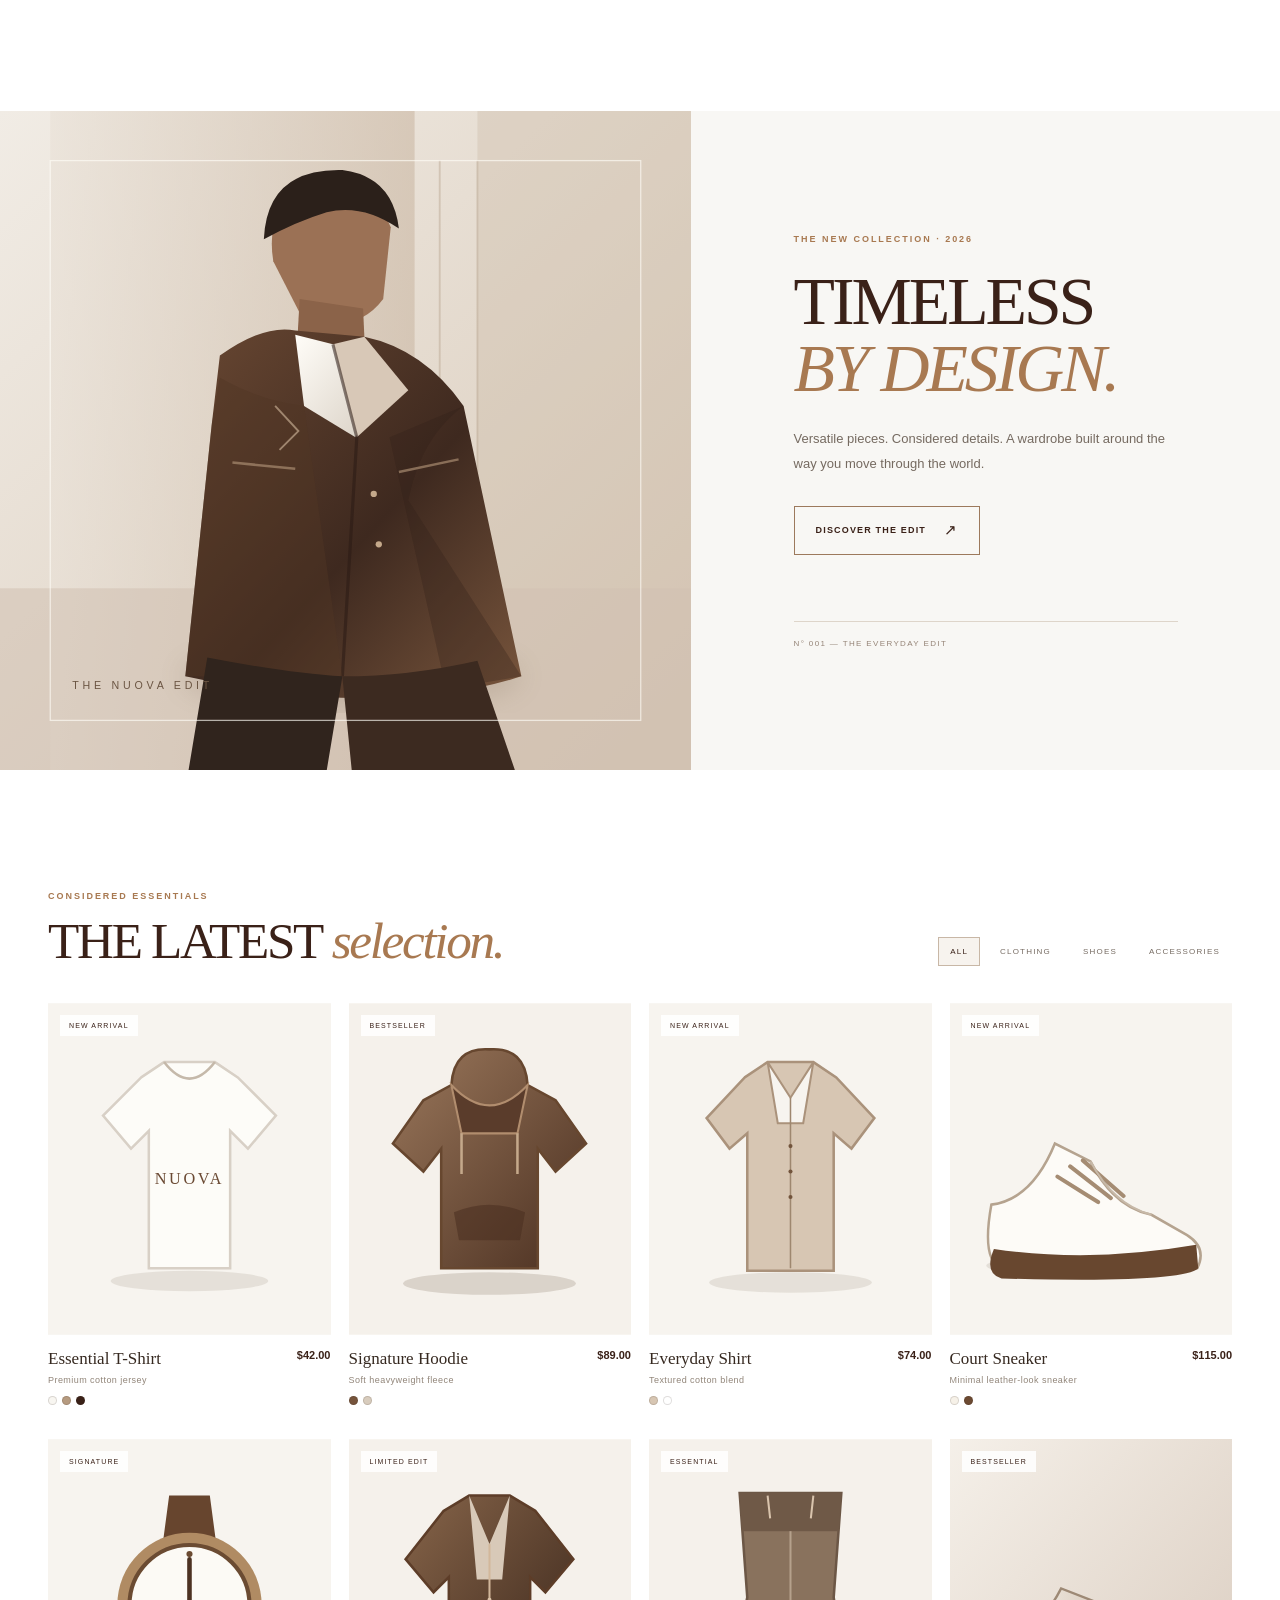
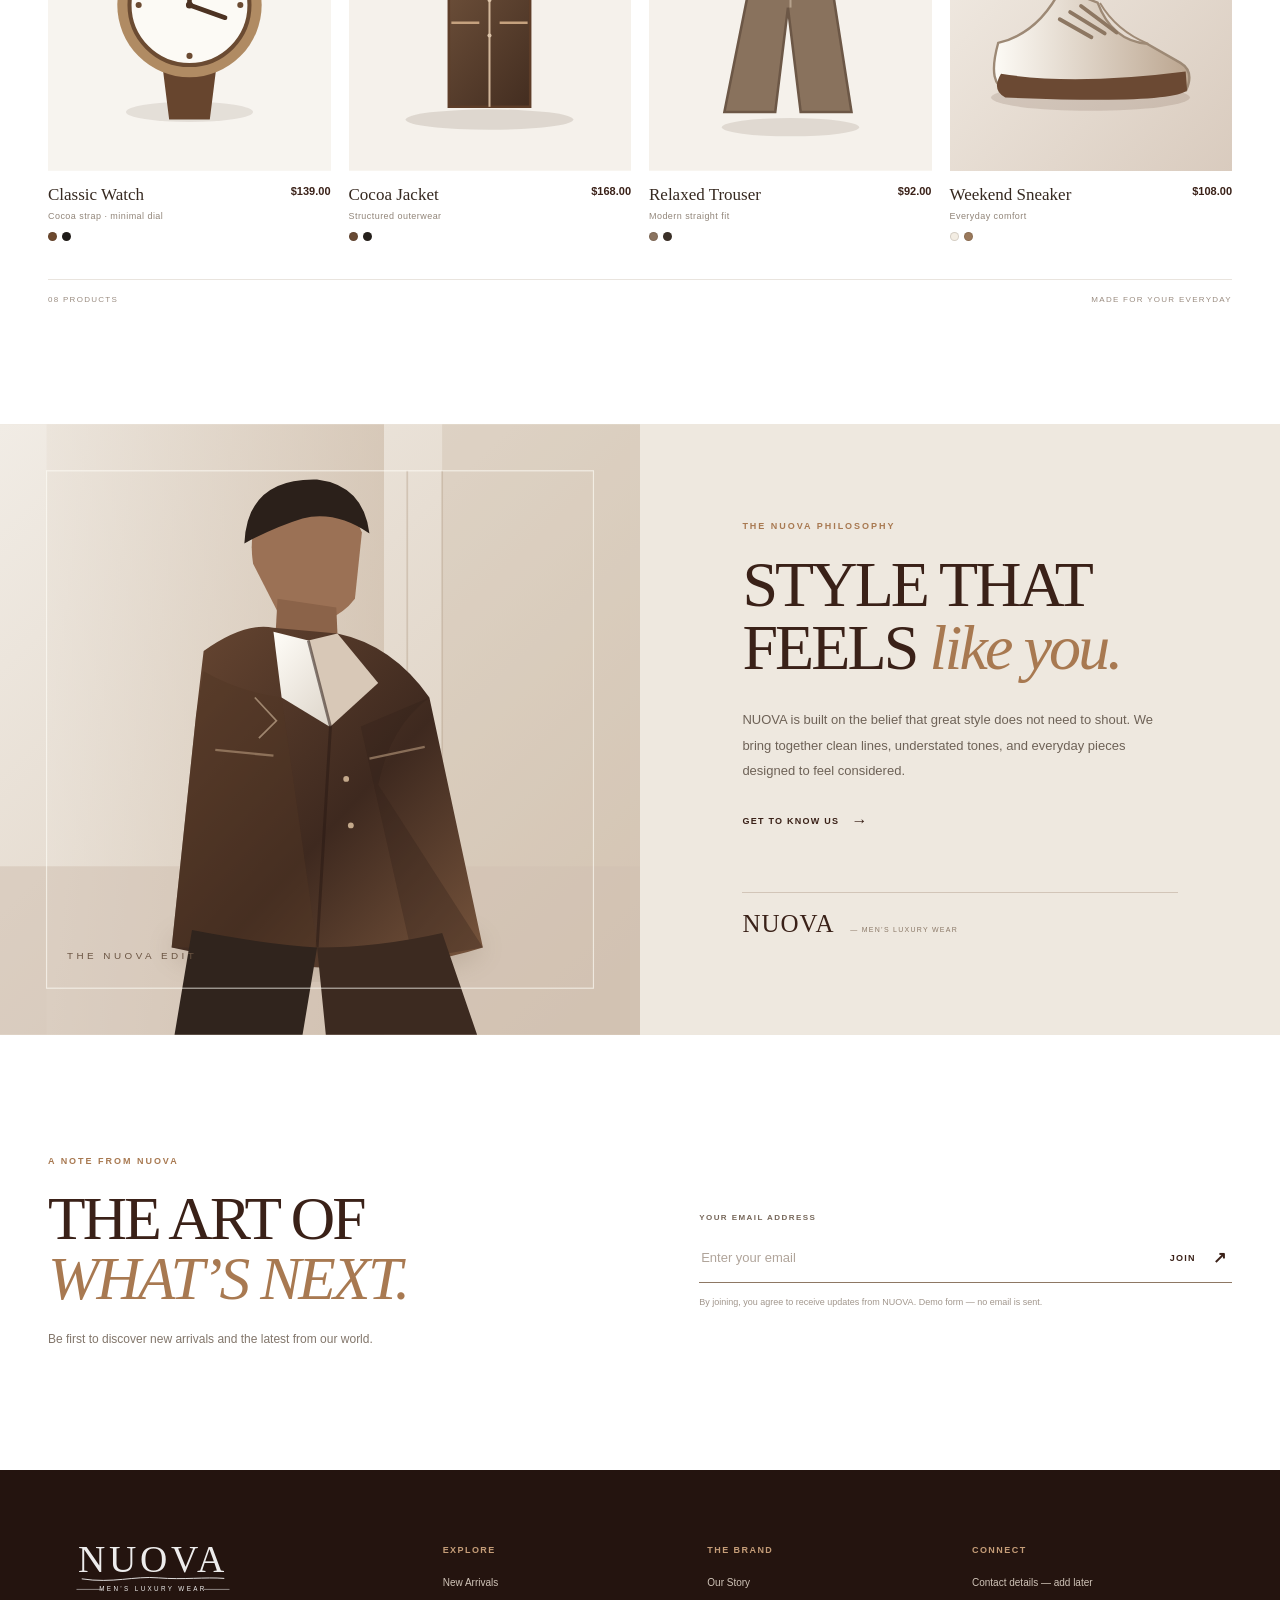
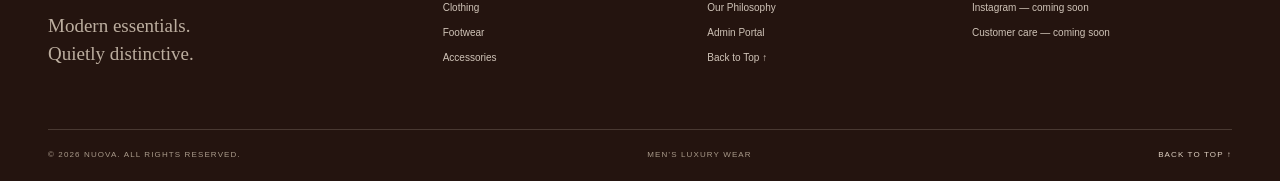
==== commit 3420c888: "2" ====
--- a/index.html
+++ b/index.html
@@ -145,7 +145,7 @@
     <div class="footer-main">
       <div class="footer-brand"><img src="assets/logo.svg" alt="NUOVA — Men's Luxury Wear"><p>Modern essentials.<br>Quietly distinctive.</p></div>
       <div class="footer-column"><h3>EXPLORE</h3><a href="#new-arrivals">New Arrivals</a><a href="#categories">Clothing</a><a href="#categories">Footwear</a><a href="#categories">Accessories</a></div>
-      <div class="footer-column"><h3>THE BRAND</h3><a href="#story">Our Story</a><a href="#story">Our Philosophy</a><a href="#top">Back to Top ↑</a></div>
+      <div class="footer-column"><h3>THE BRAND</h3><a href="#story">Our Story</a><a href="#story">Our Philosophy</a><a href="admin.html">Admin Portal</a><a href="#top">Back to Top ↑</a></div>
       <div class="footer-column"><h3>CONNECT</h3><span>Contact details — add later</span><span>Instagram — coming soon</span><span>Customer care — coming soon</span></div>
     </div>
     <div class="footer-bottom"><span>© <span id="year"></span> NUOVA. ALL RIGHTS RESERVED.</span><span>MEN’S LUXURY WEAR</span><a href="#top">BACK TO TOP ↑</a></div>
@@ -155,7 +155,24 @@
   <aside class="side-drawer" id="cartDrawer" aria-labelledby="cartTitle" aria-modal="true" role="dialog" hidden>
     <div class="drawer-header"><div><p class="eyebrow">YOUR SELECTION</p><h2 id="cartTitle">Shopping bag <span id="drawerCount">(0)</span></h2></div><button class="icon-button drawer-close" aria-label="Close shopping bag"><svg viewBox="0 0 24 24"><path d="m5 5 14 14M19 5 5 19"/></svg></button></div>
     <div class="cart-items" id="cartItems"></div>
-    <div class="cart-footer"><div class="subtotal-row"><span>SUBTOTAL</span><strong id="cartSubtotal">$0.00</strong></div><p>Shipping and taxes are calculated at checkout.</p><button class="button button-dark checkout-button" id="checkoutButton">CONTINUE TO CHECKOUT <span>↗</span></button><p class="demo-note">Demo storefront: checkout and payment are not connected.</p></div>
+    <div class="cart-footer">
+      <div class="subtotal-row"><span>SUBTOTAL</span><strong id="cartSubtotal">$0.00</strong></div>
+      <p>Shipping and taxes are calculated at checkout.</p>
+      <button class="button button-dark checkout-button" id="checkoutButton" type="button">CONTINUE TO CHECKOUT <span>↗</span></button>
+      <form class="checkout-form" id="checkoutForm" hidden>
+        <label for="checkoutName">FULL NAME</label>
+        <input id="checkoutName" type="text" placeholder="Your full name" required>
+        <label for="checkoutContact">PHONE OR EMAIL</label>
+        <input id="checkoutContact" type="text" placeholder="Phone number or email" required>
+        <label for="checkoutAddress">DELIVERY ADDRESS</label>
+        <input id="checkoutAddress" type="text" placeholder="City, street, building" required>
+        <div class="checkout-actions">
+          <button class="button button-outline" id="checkoutCancel" type="button">BACK</button>
+          <button class="button button-dark" type="submit">PLACE ORDER <span>↗</span></button>
+        </div>
+      </form>
+      <p class="demo-note">Orders are saved locally for store admin review.</p>
+    </div>
   </aside>
 
   <section class="search-modal" id="searchModal" aria-label="Search products" aria-modal="true" role="dialog" hidden>
--- a/styles.css
+++ b/styles.css
@@ -32,9 +32,9 @@
 .announcement-bar span { color: #d6b99c; }
 .site-header { position: sticky; top: 0; z-index: 50; background: rgba(255,255,255,.96); border-bottom: 1px solid transparent; transition: box-shadow .3s ease, border-color .3s ease; backdrop-filter: blur(16px); }
 .site-header.scrolled { border-color: var(--line); box-shadow: 0 8px 28px rgba(46,30,19,.055); }
-.header-inner { width: var(--page); height: 88px; margin: auto; display: grid; grid-template-columns: 154px 1fr 100px; align-items: center; gap: 24px; }
-.brand-lockup { width: 144px; display: block; }
-.brand-lockup img { width: 100%; height: 50px; object-fit: contain; }
+.header-inner { width: var(--page); height: 88px; margin: auto; display: grid; grid-template-columns: 168px 1fr 100px; align-items: center; gap: 24px; }
+.brand-lockup { width: 168px; display: block; }
+.brand-lockup img { width: 100%; height: 48px; object-fit: contain; }
 .desktop-nav { display: flex; align-items: center; justify-content: center; gap: clamp(17px, 2.5vw, 38px); }
 .desktop-nav a, .footer-column h3 { font-size: 9px; font-weight: 600; letter-spacing: .16em; }
 .desktop-nav a { position: relative; padding: 9px 0; color: #42352d; transition: color .2s ease; }
@@ -145,7 +145,7 @@
 .form-note { margin: 12px 0 0; color: #a1968c; font-size: 9px; line-height: 1.6; }
 .site-footer { padding: 70px max(48px, calc((100% - 1380px)/2)) 22px; background: var(--chocolate); color: #f2eae1; }
 .footer-main { display: grid; grid-template-columns: 1.6fr 1fr 1fr 1.2fr; gap: 48px; padding-bottom: 62px; }
-.footer-brand img { width: 190px; height: 67px; object-fit: contain; filter: brightness(0) invert(1); opacity: .9; }
+.footer-brand img { width: 210px; height: 60px; object-fit: contain; filter: brightness(0) invert(1); opacity: .92; }
 .footer-brand p { margin: 12px 0 0; color: #bcae9f; font-family: var(--serif); font-size: 19px; line-height: 1.45; }
 .footer-column { display: flex; flex-direction: column; align-items: flex-start; gap: 14px; }
 .footer-column h3 { margin: 5px 0 8px; color: #c59d78; }
@@ -179,6 +179,10 @@
 .subtotal-row strong { font-size: 16px; letter-spacing: 0; }
 .cart-footer > p { margin: 10px 0 16px; color: #8b7d71; font-size: 9px; }
 .checkout-button { width: 100%; }
+.checkout-form { display: grid; gap: 8px; margin-top: 12px; padding-top: 12px; border-top: 1px solid var(--line); }
+.checkout-form label { margin-top: 4px; color: #746659; font-size: 8px; font-weight: 600; letter-spacing: .16em; }
+.checkout-form input { width: 100%; height: 40px; padding: 0 11px; border: 1px solid #d9cec3; background: white; color: var(--ink); font-size: 12px; }
+.checkout-actions { display: grid; grid-template-columns: .75fr 1.25fr; gap: 8px; margin-top: 8px; }
 .cart-footer .demo-note { margin: 12px 0 0; text-align: center; font-size: 8px; }
 .search-modal { position: fixed; z-index: 95; inset: 0; display: grid; place-items: start center; padding: 12vh 24px 24px; background: rgba(255,255,255,.98); }
 .search-modal-inner { width: min(760px, 100%); }
